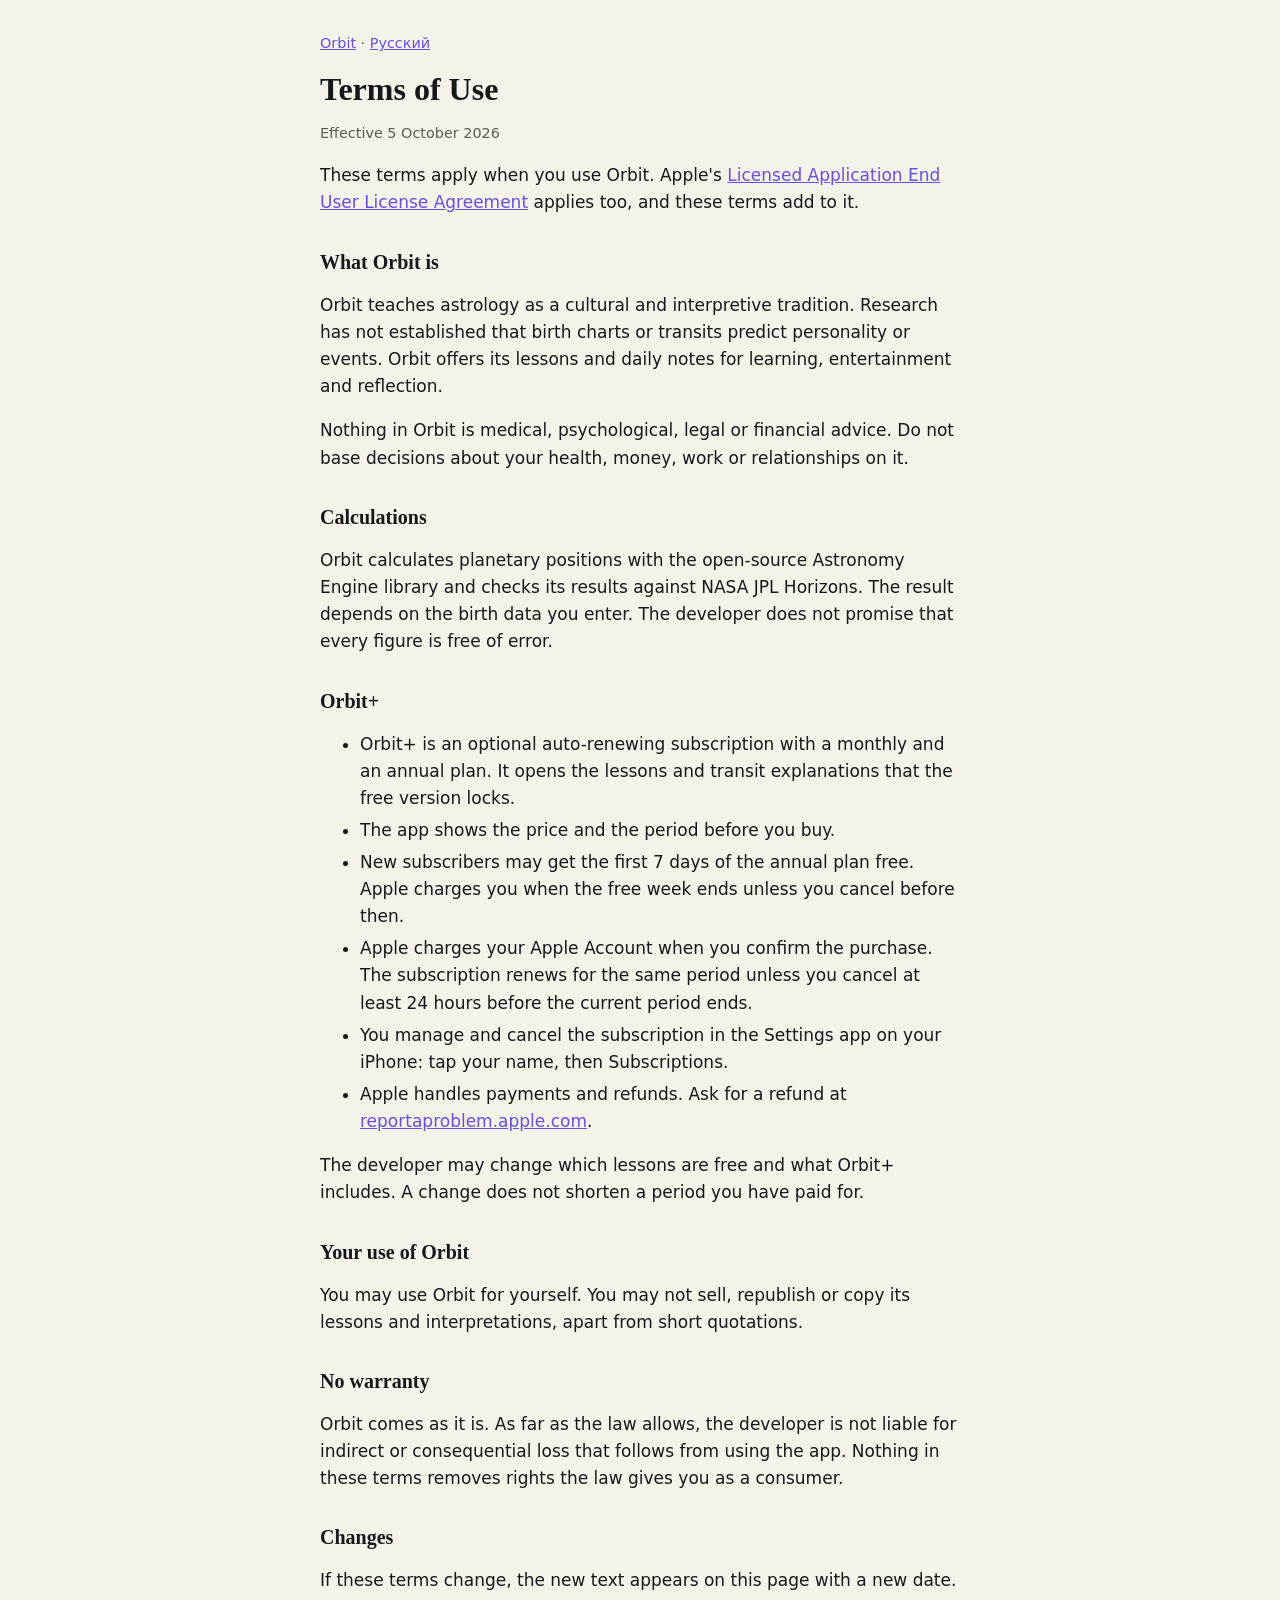
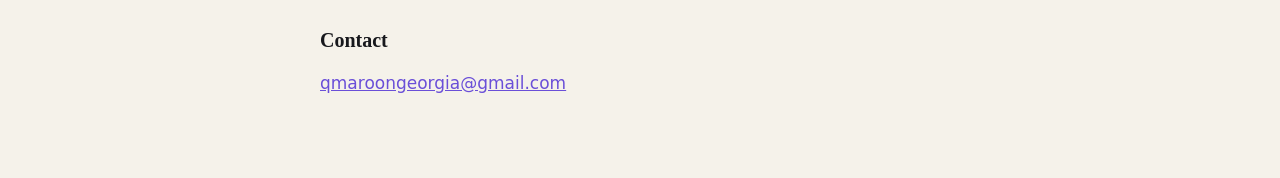
==== terms.html @ 96314bd9 "Orbit support, privacy policy and terms of use" ====
<!doctype html>
<html lang="en">
<head>
<meta charset="utf-8">
<meta name="viewport" content="width=device-width, initial-scale=1">
<title>Orbit Terms of Use</title>
<link rel="stylesheet" href="style.css">
</head>
<body>
<main>
<nav><a href="index.html">Orbit</a> · <a href="ru/terms.html">Русский</a></nav>
<h1>Terms of Use</h1>
<p class="date">Effective 5 October 2026</p>
<p>These terms apply when you use Orbit. Apple's <a href="https://www.apple.com/legal/internet-services/itunes/dev/stdeula/">Licensed Application End User License Agreement</a> applies too, and these terms add to it.</p>

<h2>What Orbit is</h2>
<p>Orbit teaches astrology as a cultural and interpretive tradition. Research has not established that birth charts or transits predict personality or events. Orbit offers its lessons and daily notes for learning, entertainment and reflection.</p>
<p>Nothing in Orbit is medical, psychological, legal or financial advice. Do not base decisions about your health, money, work or relationships on it.</p>

<h2>Calculations</h2>
<p>Orbit calculates planetary positions with the open-source Astronomy Engine library and checks its results against NASA JPL Horizons. The result depends on the birth data you enter. The developer does not promise that every figure is free of error.</p>

<h2>Orbit+</h2>
<ul>
<li>Orbit+ is an optional auto-renewing subscription with a monthly and an annual plan. It opens the lessons and transit explanations that the free version locks.</li>
<li>The app shows the price and the period before you buy.</li>
<li>New subscribers may get the first 7 days of the annual plan free. Apple charges you when the free week ends unless you cancel before then.</li>
<li>Apple charges your Apple Account when you confirm the purchase. The subscription renews for the same period unless you cancel at least 24 hours before the current period ends.</li>
<li>You manage and cancel the subscription in the Settings app on your iPhone: tap your name, then Subscriptions.</li>
<li>Apple handles payments and refunds. Ask for a refund at <a href="https://reportaproblem.apple.com">reportaproblem.apple.com</a>.</li>
</ul>
<p>The developer may change which lessons are free and what Orbit+ includes. A change does not shorten a period you have paid for.</p>

<h2>Your use of Orbit</h2>
<p>You may use Orbit for yourself. You may not sell, republish or copy its lessons and interpretations, apart from short quotations.</p>

<h2>No warranty</h2>
<p>Orbit comes as it is. As far as the law allows, the developer is not liable for indirect or consequential loss that follows from using the app. Nothing in these terms removes rights the law gives you as a consumer.</p>

<h2>Changes</h2>
<p>If these terms change, the new text appears on this page with a new date.</p>

<h2>Contact</h2>
<p><a href="mailto:qmaroongeorgia@gmail.com">qmaroongeorgia@gmail.com</a></p>
</main>
</body>
</html>
---- style.css ----
:root { color-scheme: light dark; --bg: #f5f2ea; --ink: #17181c; --muted: #5d5a55; --link: #6a4fd8; }
@media (prefers-color-scheme: dark) { :root { --bg: #17181c; --ink: #f5f2ea; --muted: #a9a59c; --link: #b096ff; } }
body { margin: 0; background: var(--bg); color: var(--ink); font: 17px/1.6 -apple-system, system-ui, sans-serif; }
main { max-width: 40rem; margin: 0 auto; padding: 2rem 1rem 4rem; }
h1 { font: 700 2rem/1.15 "New York", Georgia, serif; margin: 1rem 0 0.25rem; }
h2 { font: 700 1.25rem/1.3 "New York", Georgia, serif; margin: 2rem 0 0.5rem; }
.date, nav { color: var(--muted); font-size: 0.9rem; }
a { color: var(--link); }
li { margin: 0.3rem 0; }
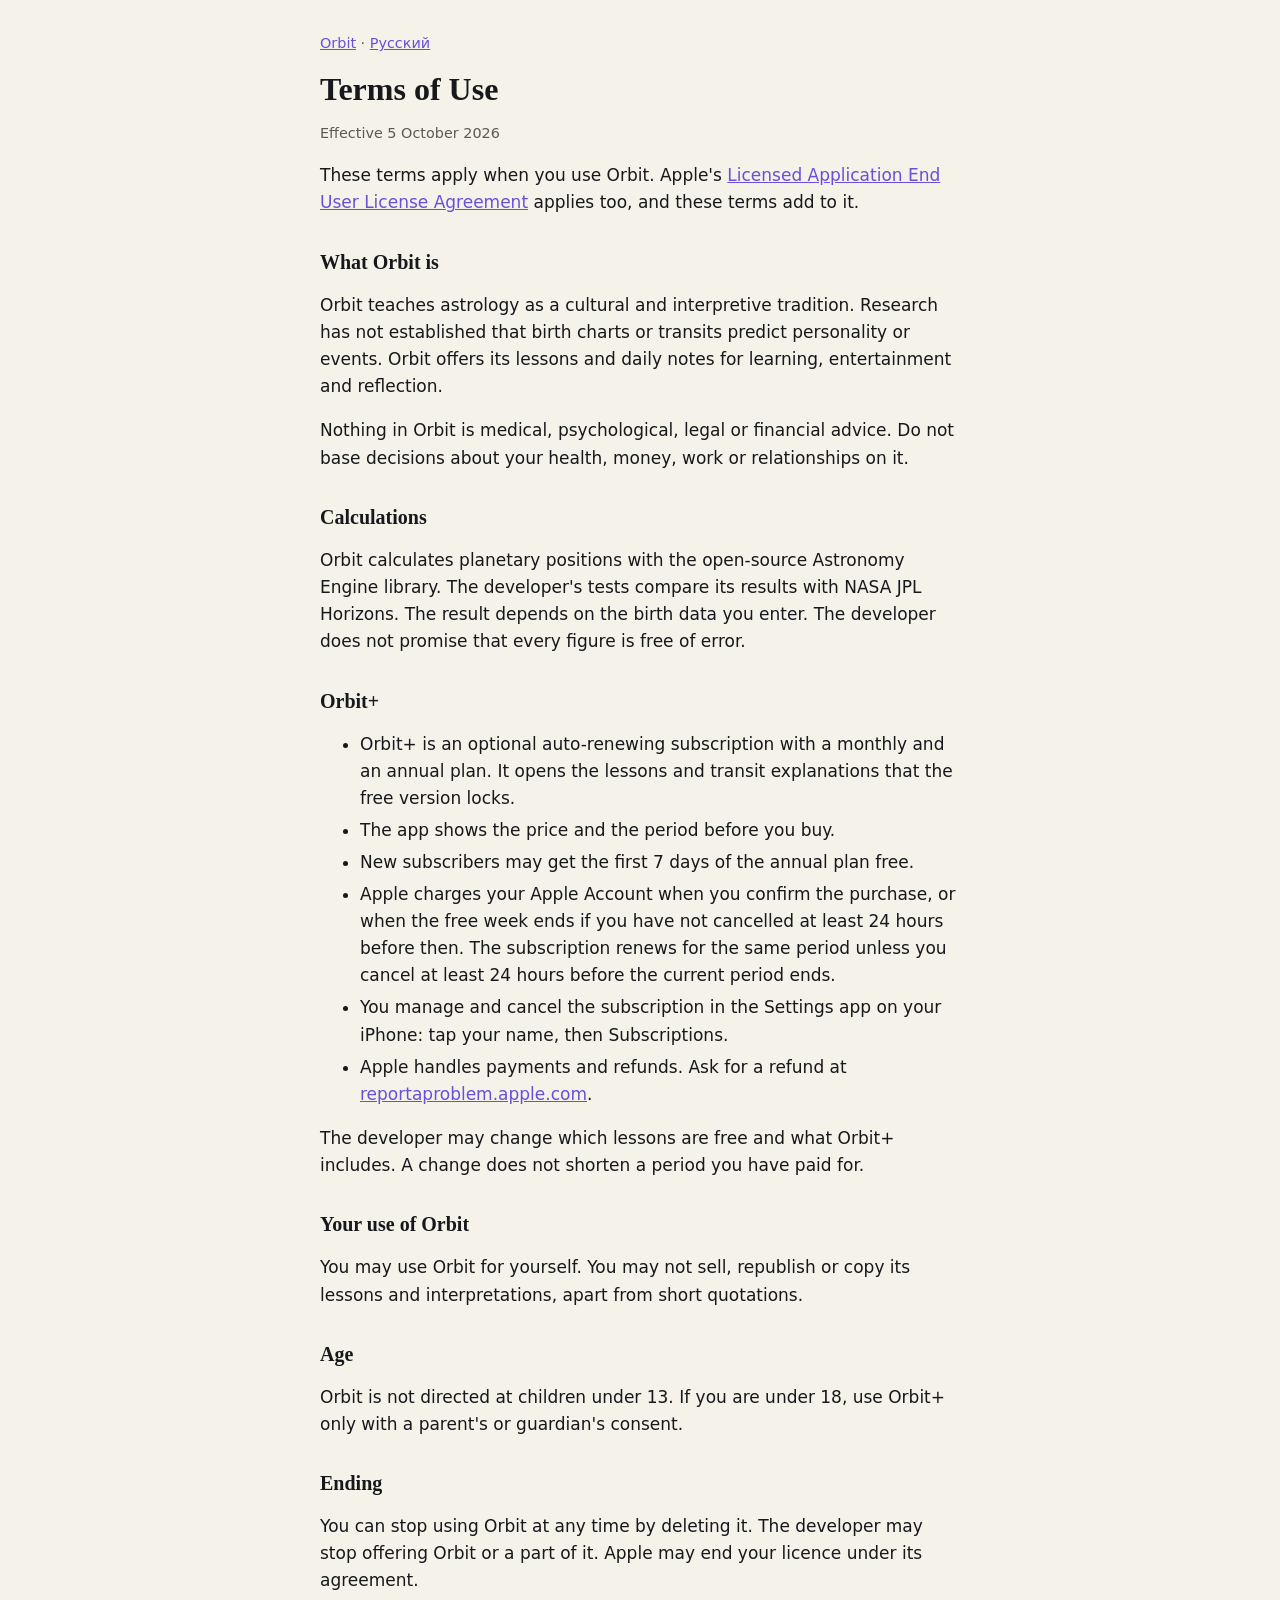
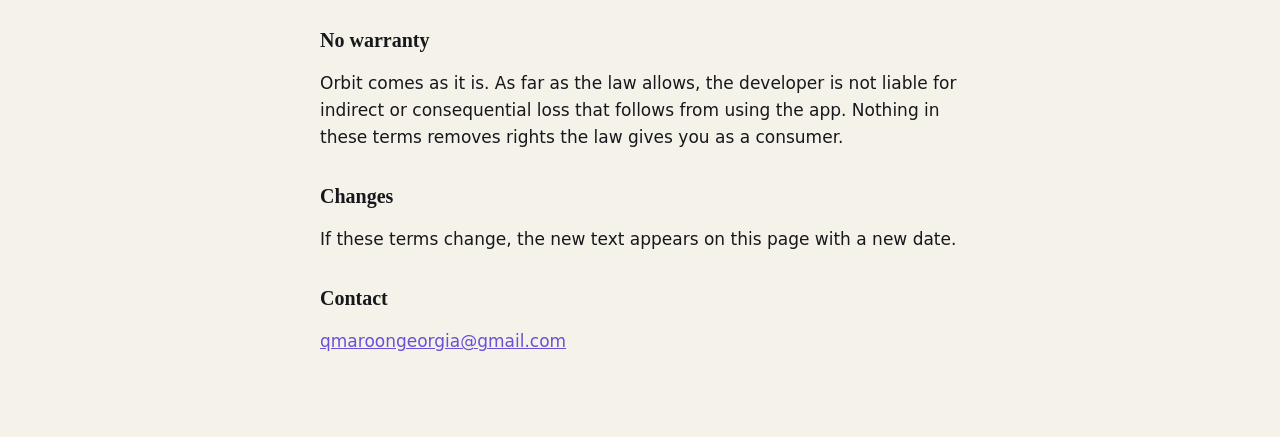
==== commit 90b647d6: "Terms: one statement on trial billing, age and ending sections; privacy: backups and support mail" ====
--- a/terms.html
+++ b/terms.html
@@ -18,14 +18,14 @@
 <p>Nothing in Orbit is medical, psychological, legal or financial advice. Do not base decisions about your health, money, work or relationships on it.</p>
 
 <h2>Calculations</h2>
-<p>Orbit calculates planetary positions with the open-source Astronomy Engine library and checks its results against NASA JPL Horizons. The result depends on the birth data you enter. The developer does not promise that every figure is free of error.</p>
+<p>Orbit calculates planetary positions with the open-source Astronomy Engine library. The developer's tests compare its results with NASA JPL Horizons. The result depends on the birth data you enter. The developer does not promise that every figure is free of error.</p>
 
 <h2>Orbit+</h2>
 <ul>
 <li>Orbit+ is an optional auto-renewing subscription with a monthly and an annual plan. It opens the lessons and transit explanations that the free version locks.</li>
 <li>The app shows the price and the period before you buy.</li>
-<li>New subscribers may get the first 7 days of the annual plan free. Apple charges you when the free week ends unless you cancel before then.</li>
-<li>Apple charges your Apple Account when you confirm the purchase. The subscription renews for the same period unless you cancel at least 24 hours before the current period ends.</li>
+<li>New subscribers may get the first 7 days of the annual plan free.</li>
+<li>Apple charges your Apple Account when you confirm the purchase, or when the free week ends if you have not cancelled at least 24 hours before then. The subscription renews for the same period unless you cancel at least 24 hours before the current period ends.</li>
 <li>You manage and cancel the subscription in the Settings app on your iPhone: tap your name, then Subscriptions.</li>
 <li>Apple handles payments and refunds. Ask for a refund at <a href="https://reportaproblem.apple.com">reportaproblem.apple.com</a>.</li>
 </ul>
@@ -33,6 +33,12 @@
 
 <h2>Your use of Orbit</h2>
 <p>You may use Orbit for yourself. You may not sell, republish or copy its lessons and interpretations, apart from short quotations.</p>
+
+<h2>Age</h2>
+<p>Orbit is not directed at children under 13. If you are under 18, use Orbit+ only with a parent's or guardian's consent.</p>
+
+<h2>Ending</h2>
+<p>You can stop using Orbit at any time by deleting it. The developer may stop offering Orbit or a part of it. Apple may end your licence under its agreement.</p>
 
 <h2>No warranty</h2>
 <p>Orbit comes as it is. As far as the law allows, the developer is not liable for indirect or consequential loss that follows from using the app. Nothing in these terms removes rights the law gives you as a consumer.</p>
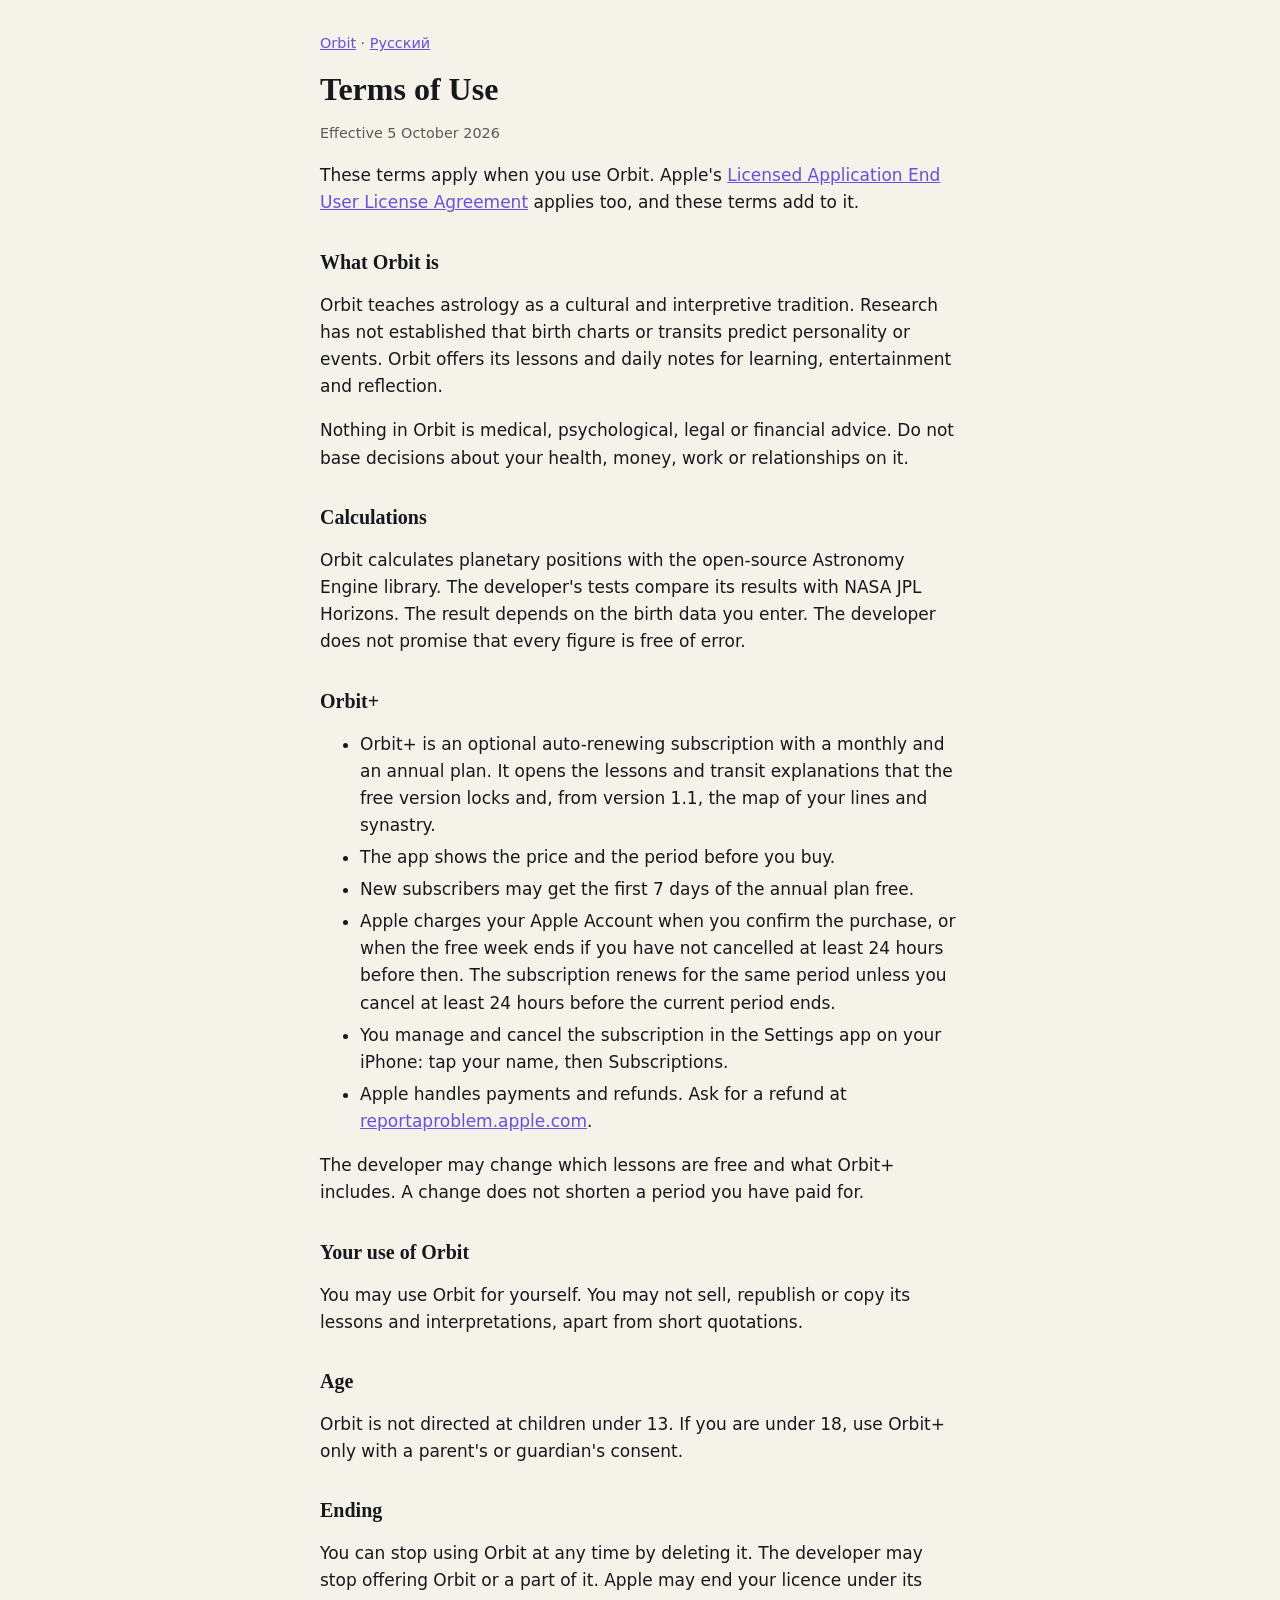
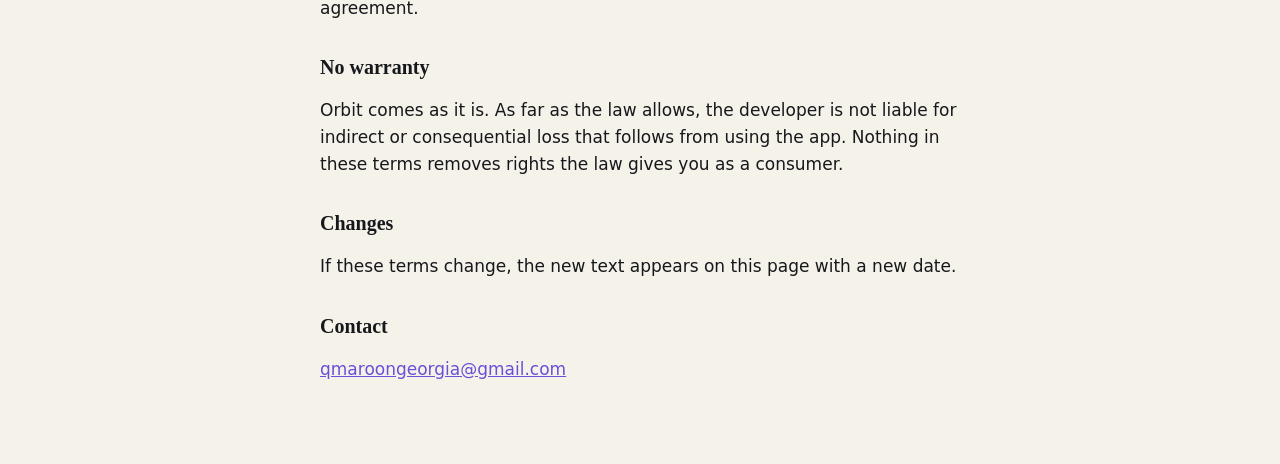
==== commit 772686f9: "Terms: Orbit+ covers the map of lines and synastry from 1.1" ====
--- a/terms.html
+++ b/terms.html
@@ -22,7 +22,7 @@
 
 <h2>Orbit+</h2>
 <ul>
-<li>Orbit+ is an optional auto-renewing subscription with a monthly and an annual plan. It opens the lessons and transit explanations that the free version locks.</li>
+<li>Orbit+ is an optional auto-renewing subscription with a monthly and an annual plan. It opens the lessons and transit explanations that the free version locks and, from version 1.1, the map of your lines and synastry.</li>
 <li>The app shows the price and the period before you buy.</li>
 <li>New subscribers may get the first 7 days of the annual plan free.</li>
 <li>Apple charges your Apple Account when you confirm the purchase, or when the free week ends if you have not cancelled at least 24 hours before then. The subscription renews for the same period unless you cancel at least 24 hours before the current period ends.</li>
